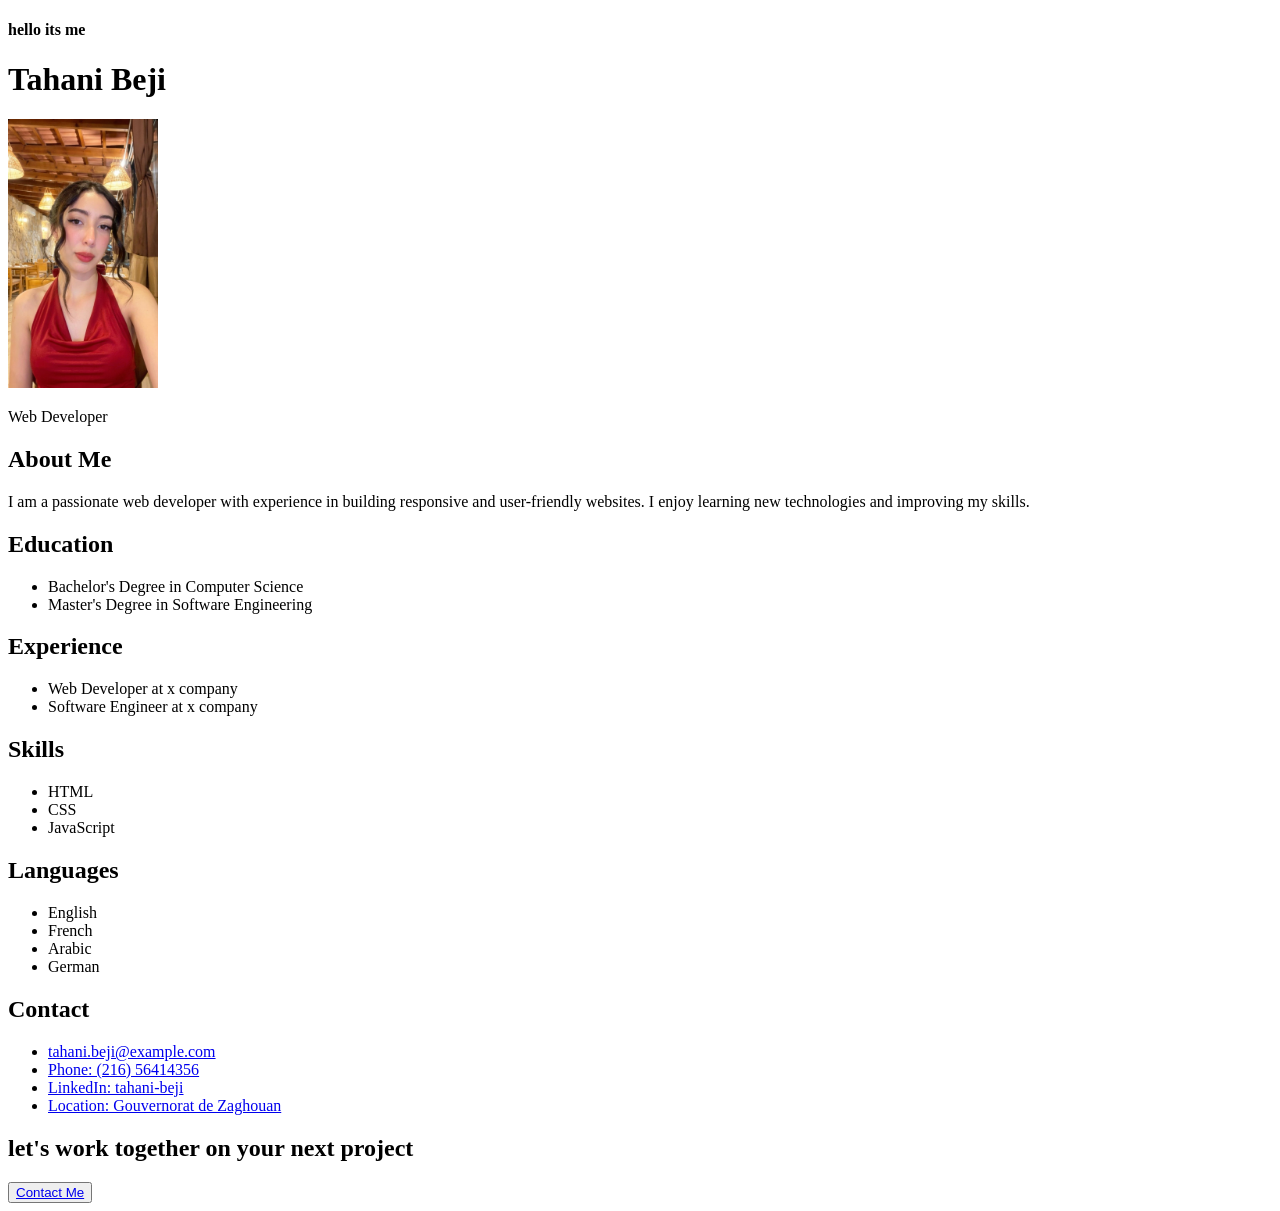
==== cv.html @ 2e8ca306 "creation de section cv" ====
<!DOCTYPE html>
<html lang="en">
    <head>
        <meta charset="UTF-8">
        <title>Curriculum Vitae</title>
    </head>

    <body>
        <header>
            <h4>hello its me</h4>
            <h1>Tahani Beji</h1>
            <img src="img.png.JPG" alt="Profile Picture" width="150">
            <p>Web Developer</p>


        </header>

        <section>
            <div>
                <h2>About Me</h2>
                <p>I am a passionate web developer with experience in building responsive and user-friendly websites. I enjoy learning new technologies and improving my skills.</p>
                <h2>Education</h2>
                <ul>
                    <li>Bachelor's Degree in Computer Science</li>
                    <li>Master's Degree in Software Engineering</li>
                </ul>
            </div> 
        </section>

        <section>
            <h2>Experience</h2>
            <ul>
                <li>Web Developer at x company</li>
                <li>Software Engineer at x company</li>
            </ul>
        </section>

        <section>
            <h2>Skills</h2>
            <ul>
                <li>HTML</li>
                <li>CSS</li>
                <li>JavaScript</li>
            </ul>
            <section>
            <div>
                <h2>Languages</h2>
                <ul>
                    <li>English</li>
                    <li>French</li>
                    <li>Arabic</li>
                    <li>German</li>
                </ul>
            </div>
        </section>
        </section>

        <section>
            <h2>Contact</h2>
            <ul>
                <li><a href="mailto:tahani.beji@example.com">tahani.beji@example.com</a></li>
                <li><a href="tel:+21656414356">Phone: (216) 56414356</a></li>
                <li><a href="https://www.linkedin.com/in/tahani-beji">LinkedIn: tahani-beji</a></li>
                <li><a href="https://www.google.com/maps/place/Gouvernorat+de+Zaghouan/@36.3300298,9.330181,9z/data=!3m1!4b1!4m6!3m5!1s0x12fd04eef0f81bcf:0xb06921abf8549e4f!8m2!3d36.2771237!4d9.9912254!16zL20vMGN5Yzdj?entry=ttu&g_ep=EgoyMDI2MTAxMy4wIKXMDSoASAFQAw%3D%3D">Location: Gouvernorat de Zaghouan</a></li>
            </ul>
            <h1> let's work together on your next project</h1>
            <button><a href="mailto:tahani.beji@example.com">Contact Me</a></button>
        </section>
    </body>
</html>
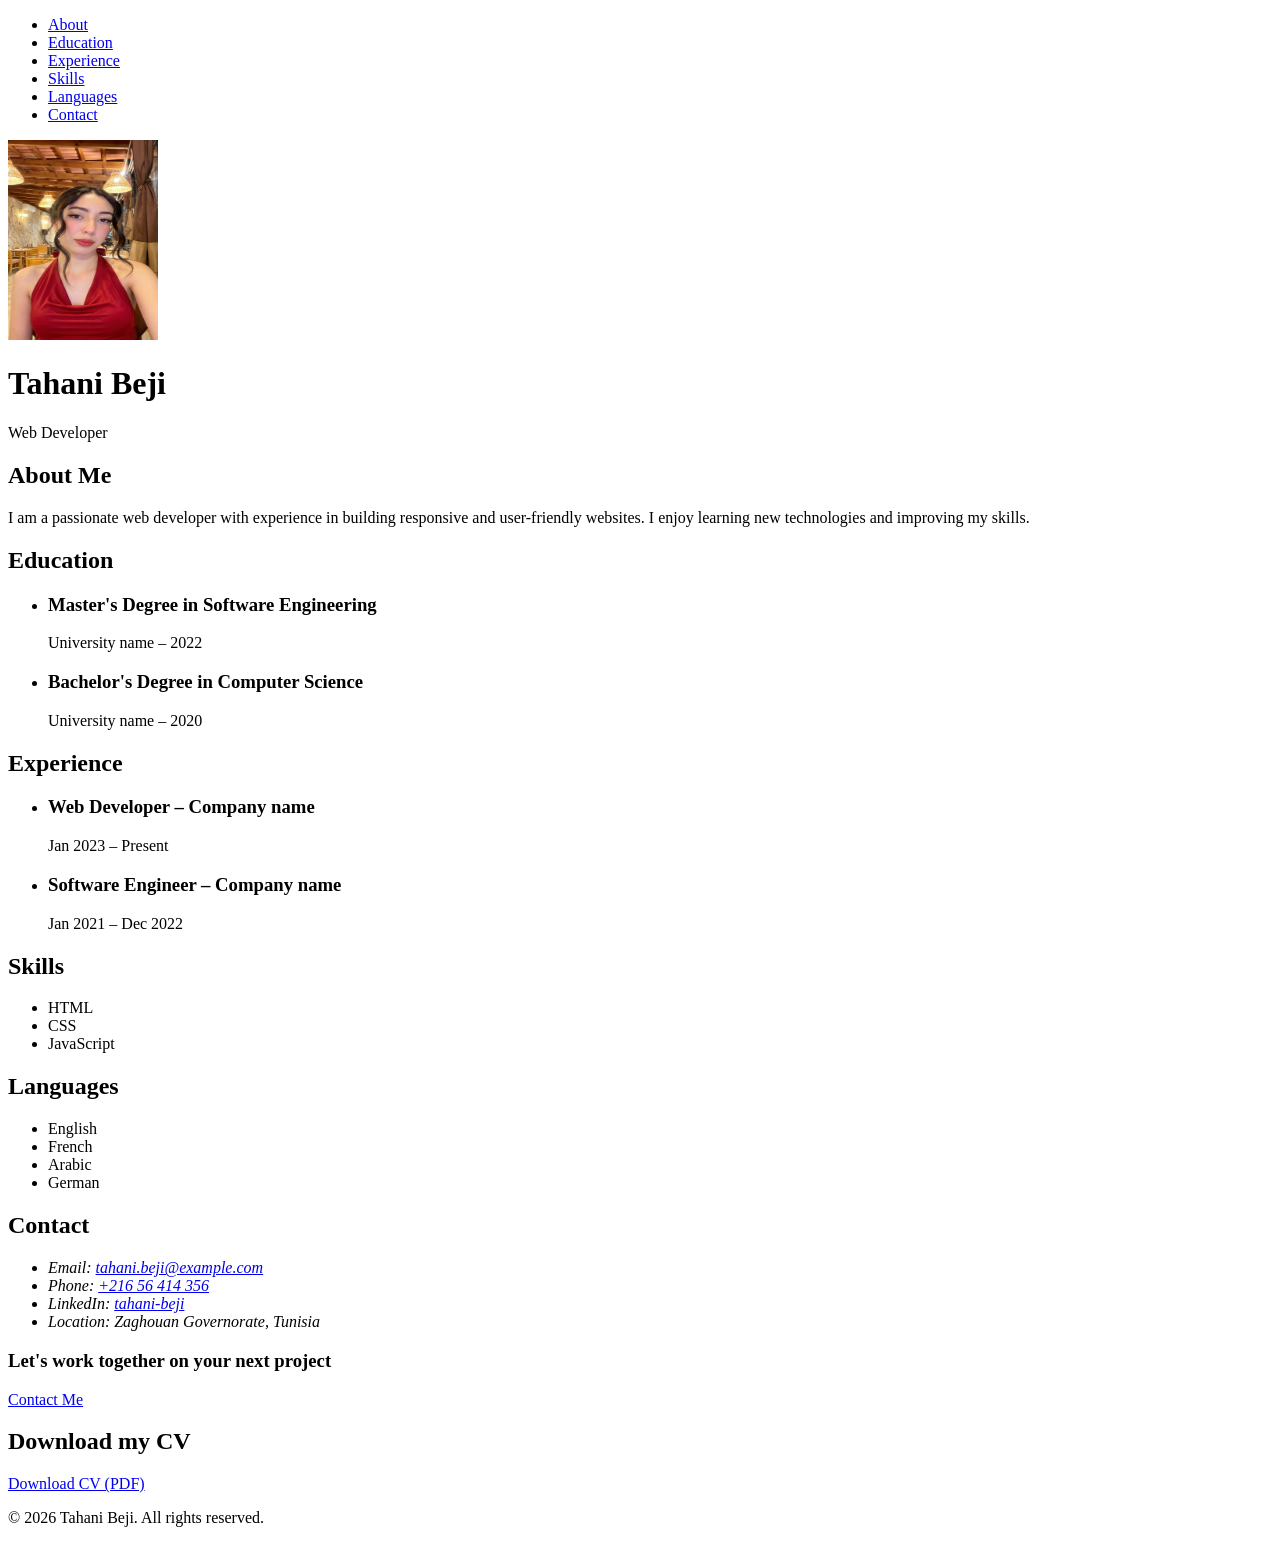
==== commit e7f0b181: "edited by claude" ====
--- a/cv.html
+++ b/cv.html
@@ -1,70 +1,106 @@
 <!DOCTYPE html>
 <html lang="en">
-    <head>
-        <meta charset="UTF-8">
-        <title>Curriculum Vitae</title>
-    </head>
+<head>
+  <meta charset="UTF-8">
+  <meta name="viewport" content="width=device-width, initial-scale=1.0">
+  <meta name="description" content="Curriculum Vitae of Tahani Beji, Web Developer.">
+  <title>Tahani Beji – Web Developer | CV</title>
+</head>
 
-    <body>
-        <header>
-            <h4>hello its me</h4>
-            <h1>Tahani Beji</h1>
-            <img src="img.png.JPG" alt="Profile Picture" width="150">
-            <p>Web Developer</p>
+<body>
+  <header>
+    <nav aria-label="Main navigation">
+      <ul>
+        <li><a href="#about">About</a></li>
+        <li><a href="#education">Education</a></li>
+        <li><a href="#experience">Experience</a></li>
+        <li><a href="#skills">Skills</a></li>
+        <li><a href="#languages">Languages</a></li>
+        <li><a href="#contact">Contact</a></li>
+      </ul>
+    </nav>
 
+    <img src="img.png.JPG" alt="Portrait of Tahani Beji" width="150" height="200">
+    <h1>Tahani Beji</h1>
+    <p>Web Developer</p>
+  </header>
 
-        </header>
+  <main>
+    <section id="about">
+      <h2>About Me</h2>
+      <p>I am a passionate web developer with experience in building responsive and user-friendly websites. I enjoy learning new technologies and improving my skills.</p>
+    </section>
 
-        <section>
-            <div>
-                <h2>About Me</h2>
-                <p>I am a passionate web developer with experience in building responsive and user-friendly websites. I enjoy learning new technologies and improving my skills.</p>
-                <h2>Education</h2>
-                <ul>
-                    <li>Bachelor's Degree in Computer Science</li>
-                    <li>Master's Degree in Software Engineering</li>
-                </ul>
-            </div> 
-        </section>
+    <section id="education">
+      <h2>Education</h2>
+      <ul>
+        <li>
+          <h3>Master's Degree in Software Engineering</h3>
+          <p>University name – <time datetime="2022">2022</time></p>
+        </li>
+        <li>
+          <h3>Bachelor's Degree in Computer Science</h3>
+          <p>University name – <time datetime="2020">2020</time></p>
+        </li>
+      </ul>
+    </section>
 
-        <section>
-            <h2>Experience</h2>
-            <ul>
-                <li>Web Developer at x company</li>
-                <li>Software Engineer at x company</li>
-            </ul>
-        </section>
+    <section id="experience">
+      <h2>Experience</h2>
+      <ul>
+        <li>
+          <h3>Web Developer – Company name</h3>
+          <p><time datetime="2023-01">Jan 2023</time> – Present</p>
+        </li>
+        <li>
+          <h3>Software Engineer – Company name</h3>
+          <p><time datetime="2021-01">Jan 2021</time> – <time datetime="2022-12">Dec 2022</time></p>
+        </li>
+      </ul>
+    </section>
 
-        <section>
-            <h2>Skills</h2>
-            <ul>
-                <li>HTML</li>
-                <li>CSS</li>
-                <li>JavaScript</li>
-            </ul>
-            <section>
-            <div>
-                <h2>Languages</h2>
-                <ul>
-                    <li>English</li>
-                    <li>French</li>
-                    <li>Arabic</li>
-                    <li>German</li>
-                </ul>
-            </div>
-        </section>
-        </section>
+    <section id="skills">
+      <h2>Skills</h2>
+      <ul>
+        <li>HTML</li>
+        <li>CSS</li>
+        <li>JavaScript</li>
+      </ul>
+    </section>
 
-        <section>
-            <h2>Contact</h2>
-            <ul>
-                <li><a href="mailto:tahani.beji@example.com">tahani.beji@example.com</a></li>
-                <li><a href="tel:+21656414356">Phone: (216) 56414356</a></li>
-                <li><a href="https://www.linkedin.com/in/tahani-beji">LinkedIn: tahani-beji</a></li>
-                <li><a href="https://www.google.com/maps/place/Gouvernorat+de+Zaghouan/@36.3300298,9.330181,9z/data=!3m1!4b1!4m6!3m5!1s0x12fd04eef0f81bcf:0xb06921abf8549e4f!8m2!3d36.2771237!4d9.9912254!16zL20vMGN5Yzdj?entry=ttu&g_ep=EgoyMDI2MTAxMy4wIKXMDSoASAFQAw%3D%3D">Location: Gouvernorat de Zaghouan</a></li>
-            </ul>
-            <h1> let's work together on your next project</h1>
-            <button><a href="mailto:tahani.beji@example.com">Contact Me</a></button>
-        </section>
-    </body>
-</html>
+    <section id="languages">
+      <h2>Languages</h2>
+      <ul>
+        <li>English</li>
+        <li>French</li>
+        <li>Arabic</li>
+        <li>German</li>
+      </ul>
+    </section>
+
+    <section id="contact">
+      <h2>Contact</h2>
+      <address>
+        <ul>
+          <li>Email: <a href="mailto:tahani.beji@example.com">tahani.beji@example.com</a></li>
+          <li>Phone: <a href="tel:+21656414356">+216 56 414 356</a></li>
+          <li>LinkedIn: <a href="https://www.linkedin.com/in/tahani-beji" target="_blank" rel="noopener noreferrer">tahani-beji</a></li>
+          <li>Location: Zaghouan Governorate, Tunisia</li>
+        </ul>
+      </address>
+
+      <h3>Let's work together on your next project</h3>
+      <p><a href="mailto:tahani.beji@example.com">Contact Me</a></p>
+    </section>
+
+    <section id="cv">
+      <h2>Download my CV</h2>
+      <p><a href="Bewerbungsunterlagen_Tahani_Beji.pdf" download>Download CV (PDF)</a></p>
+    </section>
+  </main>
+
+  <footer>
+    <p>&copy; 2026 Tahani Beji. All rights reserved.</p>
+  </footer>
+</body>
+</html>
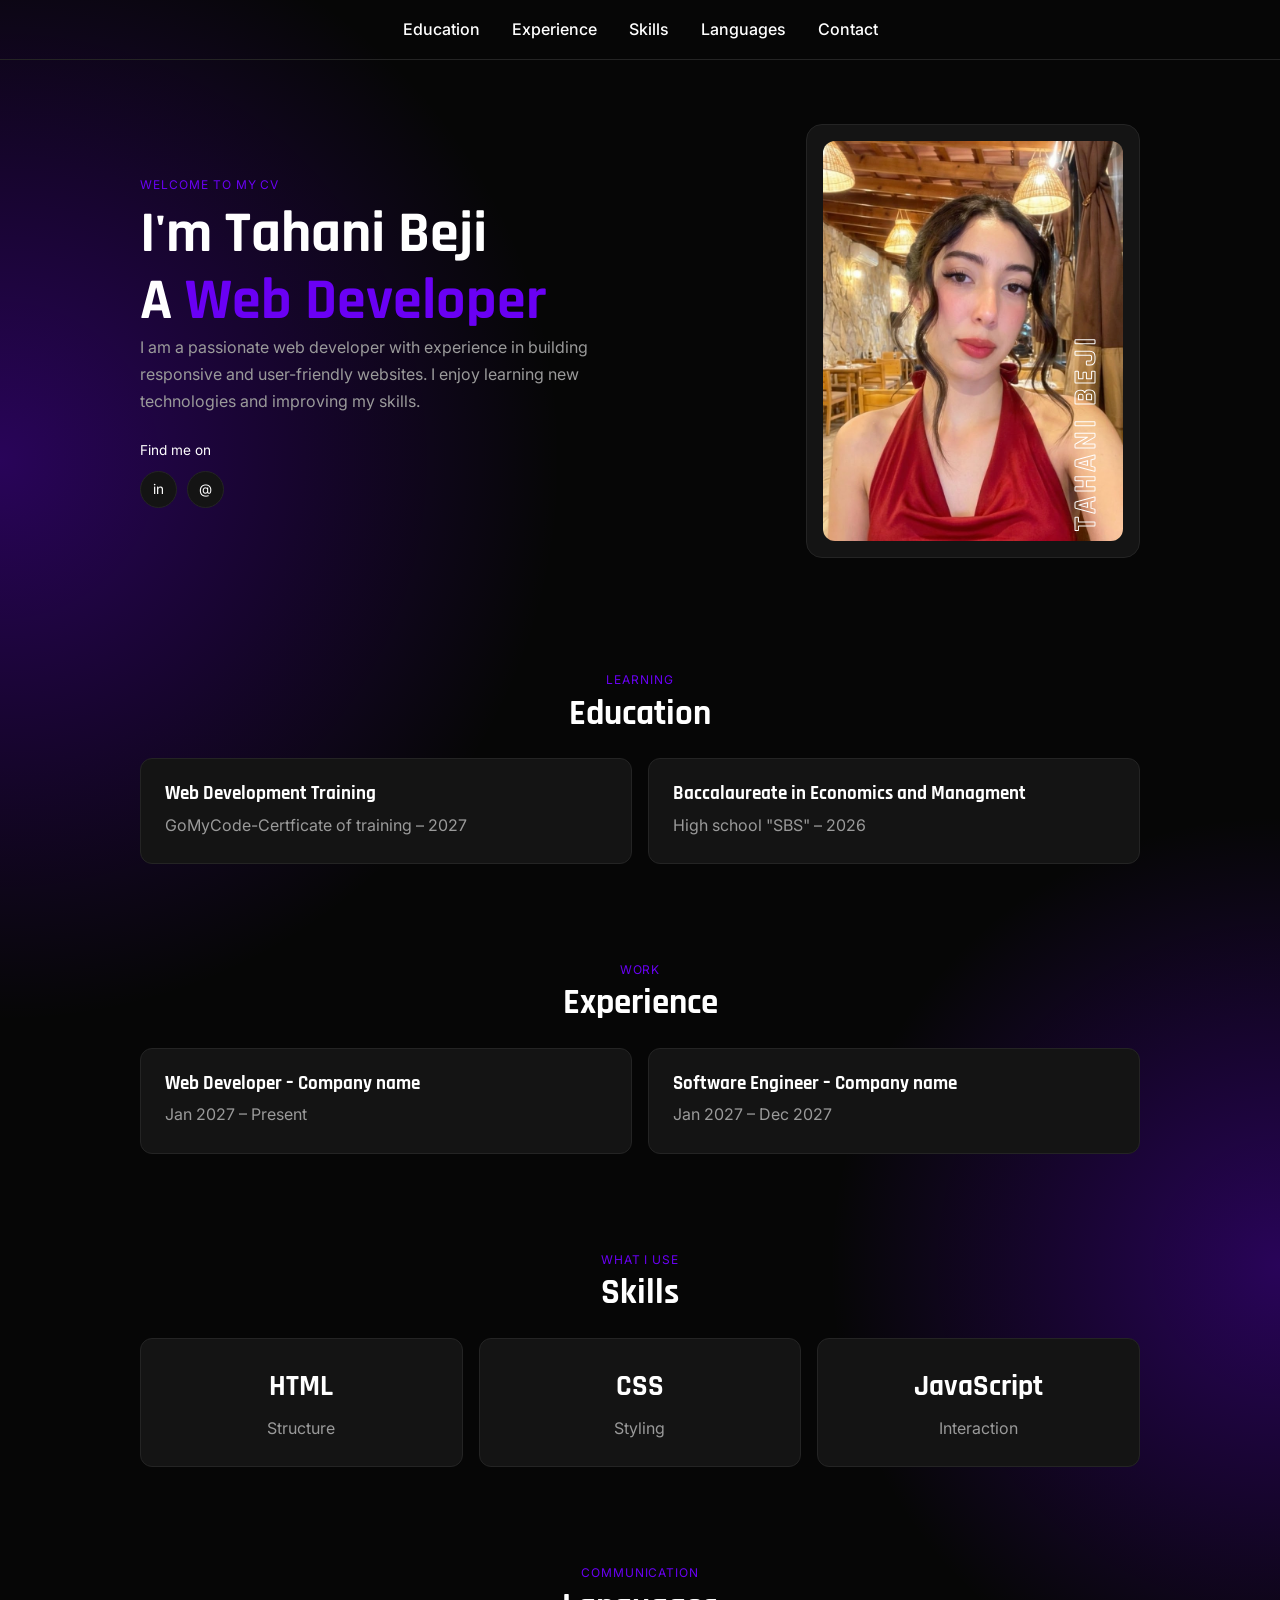
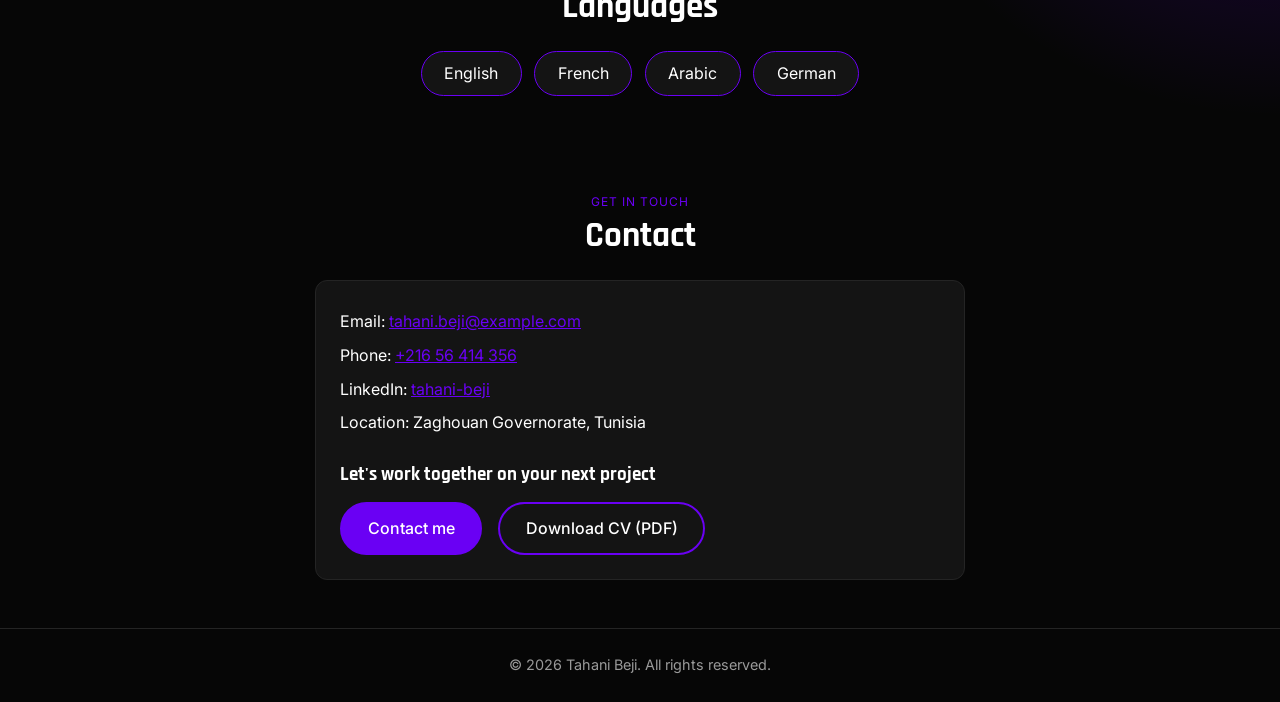
==== commit 017af6c7: "Update CV" ====
--- a/cv.html
+++ b/cv.html
@@ -2,16 +2,18 @@
 <html lang="en">
 <head>
   <meta charset="UTF-8">
+<link rel="icon" type="image/png" href="cv.png">
   <meta name="viewport" content="width=device-width, initial-scale=1.0">
   <meta name="description" content="Curriculum Vitae of Tahani Beji, Web Developer.">
   <title>Tahani Beji – Web Developer | CV</title>
+  <link href="https://fonts.googleapis.com/css2?family=Inter:wght@400;500&family=Rajdhani:wght@500;600;700&display=swap" rel="stylesheet">
+  <link rel="stylesheet" href="style.css">
 </head>
+<body>
 
-<body>
   <header>
     <nav aria-label="Main navigation">
-      <ul>
-        <li><a href="#about">About</a></li>
+      <ul class="nav">
         <li><a href="#education">Education</a></li>
         <li><a href="#experience">Experience</a></li>
         <li><a href="#skills">Skills</a></li>
@@ -19,58 +21,75 @@
         <li><a href="#contact">Contact</a></li>
       </ul>
     </nav>
-
-    <img src="img.png.JPG" alt="Portrait of Tahani Beji" width="150" height="200">
-    <h1>Tahani Beji</h1>
-    <p>Web Developer</p>
   </header>
 
   <main>
-    <section id="about">
-      <h2>About Me</h2>
-      <p>I am a passionate web developer with experience in building responsive and user-friendly websites. I enjoy learning new technologies and improving my skills.</p>
+    <!-- Hero -->
+    <section class="hero">
+      <div class="hero-text">
+        <p class="label">Welcome to my CV</p>
+        <h1>I'm Tahani Beji<br>A <span class="highlight">Web Developer</span></h1>
+        <p class="muted">I am a passionate web developer with experience in building responsive and user-friendly websites. I enjoy learning new technologies and improving my skills.</p>
+        <p class="find-me">Find me on</p>
+        <ul class="socials">
+          <li><a href="https://www.instagram.com/tahanibji/" target="_blank" rel="noopener noreferrer" aria-label="instagram">in</a></li>
+          <li><a href="mailto:tahani.beji@example.com" aria-label="Email">@</a></li>
+        </ul>
+      </div>
+
+      <div class="hero-photo">
+        <img src="img.png.JPG" alt="Portrait of Tahani Beji" width="300" height="400">
+        <span class="photo-name" aria-hidden="true">TAHANI BEJI</span>
+      </div>
     </section>
 
-    <section id="education">
+    <!-- Education + Experience -->
+    <section class="block" id="education">
+      <p class="label">Learning</p>
       <h2>Education</h2>
-      <ul>
-        <li>
-          <h3>Master's Degree in Software Engineering</h3>
-          <p>University name – <time datetime="2022">2022</time></p>
-        </li>
-        <li>
-          <h3>Bachelor's Degree in Computer Science</h3>
-          <p>University name – <time datetime="2020">2020</time></p>
-        </li>
+      <div class="grid-2">
+        <article class="card">
+          <h3>Web Development Training</h3>
+          <p class="muted">GoMyCode-Certficate of training – <time datetime="2027">2027</time></p>
+        </article>
+        <article class="card">
+          <h3>Baccalaureate in Economics and Managment</h3>
+          <p class="muted">High school "SBS" – <time datetime="2026">2026</time></p>
+        </article>
+      </div>
+    </section>
+
+    <section class="block" id="experience">
+      <p class="label">Work</p>
+      <h2>Experience</h2>
+      <div class="grid-2">
+        <article class="card">
+          <h3>Web Developer – Company name</h3>
+          <p class="muted"><time datetime="2027-01">Jan 2027</time> – Present</p>
+        </article>
+        <article class="card">
+          <h3>Software Engineer – Company name</h3>
+          <p class="muted"><time datetime="2027-01">Jan 2027</time> – <time datetime="2027-12">Dec 2027</time></p>
+        </article>
+      </div>
+    </section>
+
+    <!-- Skills -->
+    <section class="block" id="skills">
+      <p class="label">What I use</p>
+      <h2>Skills</h2>
+      <ul class="stats">
+        <li class="stat"><strong>HTML</strong><span class="muted">Structure</span></li>
+        <li class="stat"><strong>CSS</strong><span class="muted">Styling</span></li>
+        <li class="stat"><strong>JavaScript</strong><span class="muted">Interaction</span></li>
       </ul>
     </section>
 
-    <section id="experience">
-      <h2>Experience</h2>
-      <ul>
-        <li>
-          <h3>Web Developer – Company name</h3>
-          <p><time datetime="2023-01">Jan 2023</time> – Present</p>
-        </li>
-        <li>
-          <h3>Software Engineer – Company name</h3>
-          <p><time datetime="2021-01">Jan 2021</time> – <time datetime="2022-12">Dec 2022</time></p>
-        </li>
-      </ul>
-    </section>
-
-    <section id="skills">
-      <h2>Skills</h2>
-      <ul>
-        <li>HTML</li>
-        <li>CSS</li>
-        <li>JavaScript</li>
-      </ul>
-    </section>
-
-    <section id="languages">
+    <!-- Languages -->
+    <section class="block" id="languages">
+      <p class="label">Communication</p>
       <h2>Languages</h2>
-      <ul>
+      <ul class="chips">
         <li>English</li>
         <li>French</li>
         <li>Arabic</li>
@@ -78,29 +97,31 @@
       </ul>
     </section>
 
-    <section id="contact">
+    <!-- Contact -->
+    <section class="block" id="contact">
+      <p class="label">Get in touch</p>
       <h2>Contact</h2>
-      <address>
-        <ul>
-          <li>Email: <a href="mailto:tahani.beji@example.com">tahani.beji@example.com</a></li>
-          <li>Phone: <a href="tel:+21656414356">+216 56 414 356</a></li>
-          <li>LinkedIn: <a href="https://www.linkedin.com/in/tahani-beji" target="_blank" rel="noopener noreferrer">tahani-beji</a></li>
-          <li>Location: Zaghouan Governorate, Tunisia</li>
-        </ul>
-      </address>
-
-      <h3>Let's work together on your next project</h3>
-      <p><a href="mailto:tahani.beji@example.com">Contact Me</a></p>
-    </section>
-
-    <section id="cv">
-      <h2>Download my CV</h2>
-      <p><a href="Bewerbungsunterlagen_Tahani_Beji.pdf" download>Download CV (PDF)</a></p>
+      <div class="card contact-card">
+        <address>
+          <ul>
+            <li>Email: <a href="mailto:tahani.beji@example.com">tahani.beji@example.com</a></li>
+            <li>Phone: <a href="tel:+21656414356">+216 56 414 356</a></li>
+            <li>LinkedIn: <a href="https://www.linkedin.com/in/tahani-beji" target="_blank" rel="noopener noreferrer">tahani-beji</a></li>
+            <li>Location: Zaghouan Governorate, Tunisia</li>
+          </ul>
+        </address>
+        <h3>Let's work together on your next project</h3>
+        <div class="actions">
+          <a class="btn" href="mailto:tahani.beji@example.com">Contact me</a>
+          <a class="btn btn-outline" href="Bewerbungsunterlagen_Tahani_Beji.pdf" download>Download CV (PDF)</a>
+        </div>
+      </div>
     </section>
   </main>
 
   <footer>
     <p>&copy; 2026 Tahani Beji. All rights reserved.</p>
   </footer>
+
 </body>
 </html>
--- a/style.css
+++ b/style.css
@@ -0,0 +1,253 @@
+
+
+*::after {
+  box-sizing: border-box;
+}
+
+
+:root {
+  --bg: #060606;
+  --card: #141414;
+  --border: #242424;
+  --purple: #6a00f4;
+  --white: #ffffff;
+  --muted: #9a9a9a;
+
+  --font-heading: "Rajdhani", sans-serif;
+  --font-body: "Inter", Arial, sans-serif;
+}
+
+/* ---------- Base ---------- */
+body {
+  margin: 0;
+  font-family: var(--font-body);
+  line-height: 1.7;
+  color: var(--white);
+  background-color: var(--bg);
+  /* purple glows on both sides, like the reference design */
+  background-image:
+    radial-gradient(circle at 0% 20%, rgba(106, 0, 244, 0.35), transparent 25%),
+    radial-gradient(circle at 100% 55%, rgba(106, 0, 244, 0.35), transparent 25%);
+  background-repeat: no-repeat;
+}
+
+h1, h2, h3 {
+  font-family: var(--font-heading);
+  line-height: 1.15;
+  margin: 0;
+}
+
+h1 { font-size: clamp(2.2rem, 1.5rem + 3.5vw, 3.6rem); }
+h2 { font-size: clamp(1.6rem, 1.3rem + 1.5vw, 2.2rem); margin-bottom: 1.5rem; }
+h3 { font-size: 1.2rem; margin-bottom: 0.4rem; }
+
+p { margin: 0 0 1rem; }
+a { color: var(--purple); }
+a:hover { color: var(--white); }
+ul { margin: 0; padding: 0; list-style: none; }
+
+.muted { color: var(--muted); }
+.highlight { color: var(--purple); }
+
+.label {
+  margin-bottom: 0.4rem;
+  font-size: 0.75rem;
+  letter-spacing: 0.08em;
+  text-transform: uppercase;
+  color: var(--purple);
+}
+
+/* ---------- Navigation ---------- */
+.nav {
+  display: flex;
+  flex-wrap: wrap;
+  justify-content: center;
+  gap: 2rem;
+  padding: 1rem;
+  border-bottom: 1px solid var(--border);
+}
+
+.nav a {
+  color: var(--white);
+  text-decoration: none;
+  font-weight: 500;
+}
+
+.nav a:hover { color: var(--purple); }
+
+/* ---------- Layout ---------- */
+main {
+  max-width: 1000px;
+  margin: 0 auto;
+  padding: 0 1.5rem;
+}
+
+.block {
+  padding: 3rem 0;
+  text-align: center;
+}
+
+.block .label { margin-bottom: 0.2rem; }
+
+/* ---------- Hero ---------- */
+.hero {
+  display: flex;
+  align-items: center;
+  justify-content: space-between;
+  gap: 3rem;
+  padding: 4rem 0;
+}
+
+.hero-text { flex: 1; max-width: 32rem; }
+.hero-text p.muted { max-width: 55ch; }
+
+.find-me { margin: 1.5rem 0 0.5rem; font-size: 0.85rem; }
+
+.socials { display: flex; gap: 0.6rem; }
+
+.socials a {
+  display: flex;
+  align-items: center;
+  justify-content: center;
+  width: 2.2rem;
+  height: 2.2rem;
+  border: 1px solid var(--border);
+  border-radius: 50%;
+  background: var(--card);
+  color: var(--white);
+  font-size: 0.85rem;
+  text-decoration: none;
+}
+
+.socials a:hover { background: var(--purple); }
+
+.hero-photo {
+  position: relative;
+  padding: 1rem;
+  border: 1px solid var(--border);
+  border-radius: 16px;
+  background: var(--card);
+}
+
+.hero-photo img {
+  display: block;
+  width: 300px;
+  max-width: 100%;
+  height: 400px;
+  object-fit: cover;
+  border-radius: 12px;
+}
+
+/* vertical outlined name on the photo */
+.photo-name {
+  position: absolute;
+  right: 1.6rem;
+  bottom: 1.6rem;
+  writing-mode: vertical-rl;
+  transform: rotate(180deg);
+  font-family: var(--font-heading);
+  font-size: 2rem;
+  font-weight: 700;
+  letter-spacing: 0.1em;
+  color: transparent;
+  -webkit-text-stroke: 1px var(--white);
+}
+
+/* ---------- Cards ---------- */
+.grid-2 {
+  display: grid;
+  grid-template-columns: repeat(2, 1fr);
+  gap: 1rem;
+  text-align: left;
+}
+
+.card {
+  padding: 1.5rem;
+  border: 1px solid var(--border);
+  border-radius: 12px;
+  background: var(--card);
+}
+
+.card p { margin-bottom: 0; }
+
+/* ---------- Skills as stat boxes ---------- */
+.stats {
+  display: grid;
+  grid-template-columns: repeat(3, 1fr);
+  gap: 1rem;
+}
+
+.stat {
+  display: flex;
+  flex-direction: column;
+  gap: 0.2rem;
+  padding: 1.5rem 1rem;
+  border: 1px solid var(--border);
+  border-radius: 12px;
+  background: var(--card);
+}
+
+.stat strong {
+  font-family: var(--font-heading);
+  font-size: 1.8rem;
+}
+
+/* ---------- Languages ---------- */
+.chips {
+  display: flex;
+  flex-wrap: wrap;
+  justify-content: center;
+  gap: 0.8rem;
+}
+
+.chips li {
+  padding: 0.5rem 1.4rem;
+  border: 1px solid var(--purple);
+  border-radius: 999px;
+  background: var(--card);
+}
+
+/* ---------- Contact ---------- */
+.contact-card {
+  max-width: 600px;
+  margin: 0 auto;
+  text-align: left;
+}
+
+address { font-style: normal; margin-bottom: 1.5rem; }
+address li { padding: 0.2rem 0; }
+
+.actions { display: flex; flex-wrap: wrap; gap: 1rem; margin-top: 1rem; }
+
+.btn {
+  display: inline-block;
+  padding: 0.7rem 1.6rem;
+  border: 2px solid var(--purple);
+  border-radius: 999px;
+  background: var(--purple);
+  color: var(--white);
+  font-weight: 500;
+  text-decoration: none;
+}
+
+.btn:hover { background: transparent; color: var(--white); }
+.btn-outline { background: transparent; }
+.btn-outline:hover { background: var(--purple); }
+
+/* ---------- Footer ---------- */
+footer {
+  padding: 1.5rem;
+  border-top: 1px solid var(--border);
+  text-align: center;
+}
+
+footer p { margin: 0; color: var(--muted); font-size: 0.9rem; }
+
+/* ---------- Responsive ---------- */
+@media (max-width: 800px) {
+  .hero { flex-direction: column-reverse; text-align: center; padding: 2rem 0; }
+  .hero-text p.muted { margin-inline: auto; }
+  .socials { justify-content: center; }
+  .grid-2,
+  .stats { grid-template-columns: 1fr; }
+}
